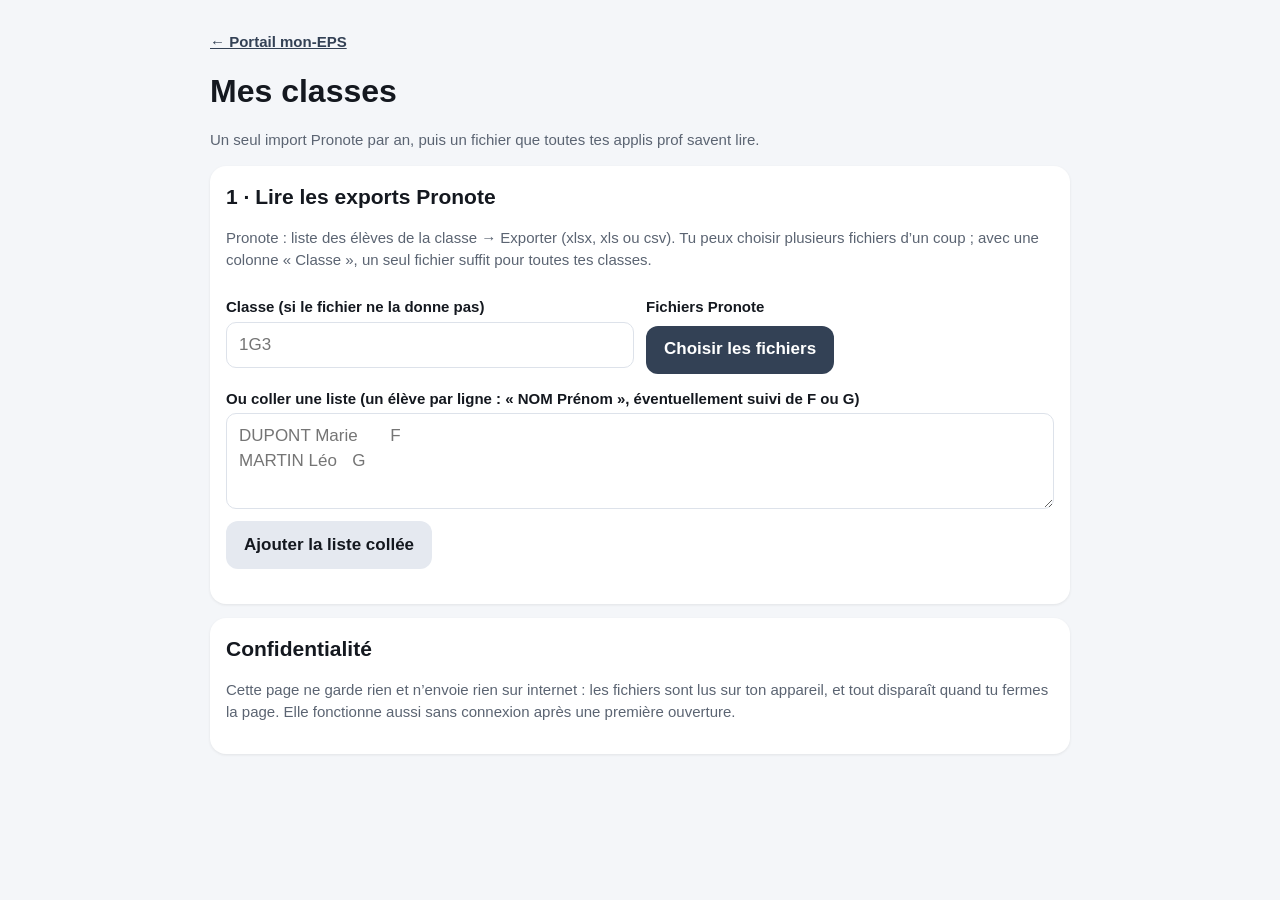
==== mes-classes/index.html @ d24e0ad7 "Portail : page « Mes classes » (exports Pronote → un fichier minimal, classe, élève, sexe) ; module " ====
<!doctype html>
<html lang="fr">
<head>
<meta charset="utf-8">
<meta name="viewport" content="width=device-width, initial-scale=1, viewport-fit=cover">
<meta name="theme-color" content="#334155">
<link rel="icon" href="../icon-32.png">
<link rel="apple-touch-icon" href="../icon-180.png">
<title>Mes classes</title>
<style>
:root{--fond:#f4f6f9;--carte:#fff;--texte:#14181f;--gris:#5b6472;--ligne:#dde2ea;--acc:#334155;--ok:#e7f6ec;--okb:#15803d;--av:#fff4d6;--avb:#b7791f;--err:#b91c1c}
*{box-sizing:border-box}
body{margin:0;background:var(--fond);color:var(--texte);font:17px/1.45 -apple-system,"Segoe UI",Roboto,Arial,sans-serif;padding:16px;padding-top:max(16px,env(safe-area-inset-top))}
main{max-width:860px;margin:0 auto}
h1{margin:4px 0 2px;font-size:32px}
h2{margin:0 0 8px;font-size:21px}
.carte{background:var(--carte);border-radius:16px;padding:16px;margin:14px 0;box-shadow:0 1px 3px rgba(0,0,0,.08)}
.petit{font-size:15px;color:var(--gris)}
.bt{display:inline-flex;align-items:center;gap:6px;min-height:48px;padding:0 18px;border-radius:12px;border:0;background:#e5e9f0;color:var(--texte);font:inherit;font-weight:700;cursor:pointer;margin:4px 6px 4px 0}
.bt.pri{background:var(--acc);color:#fff}.bt.danger{background:#fde8e8;color:var(--err)}.bt:disabled{opacity:.45;cursor:default}
textarea,input[type=text]{width:100%;font:inherit;padding:10px 12px;border:1px solid var(--ligne);border-radius:10px;background:#fff}
label.ch{display:block;font-weight:700;font-size:15px;margin:10px 0 4px}
.grille{display:grid;grid-template-columns:1fr 1fr;gap:12px}@media(max-width:620px){.grille{grid-template-columns:1fr}}
.cl{border:1px solid var(--ligne);border-radius:12px;padding:10px 12px;margin:8px 0}
.cl h3{margin:0;font-size:18px;display:flex;justify-content:space-between;gap:8px;align-items:center;flex-wrap:wrap}
.cl ol{margin:8px 0 0;padding-left:26px;font-size:15px;columns:2}@media(max-width:620px){.cl ol{columns:1}}
.badge{display:inline-block;font-size:13px;font-weight:700;padding:2px 8px;border-radius:999px;background:#eef1f5;color:var(--gris);margin-left:4px}
.note{border-left:4px solid var(--avb);background:var(--av);padding:10px 12px;border-radius:10px;font-size:15px}
.okm{border-left:4px solid var(--okb);background:var(--ok);padding:10px 12px;border-radius:10px;font-size:15px}
a{color:var(--acc);font-weight:700}
</style>
</head>
<body>
<main>
<p class="petit"><a href="../">← Portail mon-EPS</a></p>
<h1>Mes classes</h1>
<p class="petit">Un seul import Pronote par an, puis un fichier que toutes tes applis prof savent lire.</p>

<section class="carte">
  <h2>1 · Lire les exports Pronote</h2>
  <p class="petit">Pronote : liste des élèves de la classe → Exporter (xlsx, xls ou csv). Tu peux choisir plusieurs fichiers d’un coup ; avec une colonne « Classe », un seul fichier suffit pour toutes tes classes.</p>
  <div class="grille">
    <div><label class="ch" for="classe">Classe (si le fichier ne la donne pas)</label><input id="classe" type="text" placeholder="1G3" autocomplete="off"></div>
    <div><label class="ch">Fichiers Pronote</label><label class="bt pri" for="fic">Choisir les fichiers</label><input id="fic" type="file" accept=".xlsx,.xls,.csv,.ods,.txt" multiple hidden></div>
  </div>
  <label class="ch" for="txt">Ou coller une liste (un élève par ligne : « NOM Prénom », éventuellement suivi de F ou G)</label>
  <textarea id="txt" rows="3" placeholder="DUPONT Marie&#9;F&#10;MARTIN Léo&#9;G"></textarea>
  <button class="bt" type="button" id="coller">Ajouter la liste collée</button>
  <p id="msg" class="petit" role="status"></p>
</section>

<section class="carte" id="res" hidden>
  <h2>2 · Vérifier</h2>
  <div id="liste"></div>
</section>

<section class="carte" id="exp" hidden>
  <h2>3 · Enregistrer le fichier</h2>
  <p>Le fichier ne garde que <b>la classe, le nom, le prénom et le sexe</b>. Rien d’autre de l’export Pronote (date de naissance, numéro, adresse, régime…) n’est conservé.</p>
  <button class="bt pri" type="button" id="dl">Télécharger « Mes classes »</button>
  <div class="note" style="margin-top:10px"><b>Ce fichier contient des noms d’élèves.</b> Range-le uniquement dans ton Nuage apps.education : pas en pièce jointe d’un mail personnel, pas dans un Drive ou une clé personnels. Supprime-le en fin d’année, une fois les notes reportées dans Pronote.</div>
  <h2 style="margin-top:16px">4 · L’importer dans chaque appli prof</h2>
  <p class="petit">Dans chaque appli prof (tennis de table, badminton, gymnastique, demi-fond, cross training) : onglet <b>Classes</b> → « Choisir le fichier Pronote » → ce fichier. Toutes les classes arrivent d’un coup. À faire une fois par appli et par an.</p>
</section>

<section class="carte">
  <h2>Confidentialité</h2>
  <p class="petit">Cette page ne garde rien et n’envoie rien sur internet : les fichiers sont lus sur ton appareil, et tout disparaît quand tu fermes la page. Elle fonctionne aussi sans connexion après une première ouverture.</p>
</section>
</main>
<script>
'use strict';
/* ---- Lecture des listes : même logique que les applis prof (« Prénom NOM », particules, colonnes Pronote) ---- */
const norm=s=>String(s||'').normalize('NFD').replace(/[̀-ͯ]/g,'').toLowerCase().replace(/[^a-z0-9]+/g,' ').trim();
const esc=s=>String(s==null?'':s).replace(/[&<>"']/g,c=>({'&':'&amp;','<':'&lt;','>':'&gt;','"':'&quot;',"'":'&#39;'}[c]));
function partsNom(t){
  const w=String(t||'').replace(/\s+/g,' ').trim().split(' ').filter(Boolean);
  const maj=x=>x===x.toUpperCase()&&/[A-ZÀ-Ý]/.test(x),part=x=>/^(de|du|des|d'|d’|le|la|van|von|der|den|di|da|del|dos)$/.test(x);
  const dans=w.map(maj);
  for(let i=w.length-2;i>=0;i--)if(!dans[i]&&part(w[i])&&dans[i+1])dans[i]=true;
  return {nom:w.filter((x,i)=>dans[i]).join(' '),pre:w.filter((x,i)=>!dans[i]).join(' ')};
}
function sexeDe(v){const n=norm(v);if(!n)return '';if(/^(f|fille|feminin|femme)/.test(n))return 'F';if(/^(g|m|garcon|masculin|homme)/.test(n))return 'G';return ''}
const CLASSES={};   // classe → Map(clé → {nom,pre,sexe})
function ajouter(classe,nom,pre,sexe){
  nom=String(nom||'').replace(/\s+/g,' ').trim();pre=String(pre||'').replace(/\s+/g,' ').trim();
  if(!nom&&!pre)return false;if(/^(total|effectif)/i.test(nom+pre))return false;
  classe=String(classe||'').trim();if(!classe)return false;
  const M=CLASSES[classe]=CLASSES[classe]||new Map(),k=norm(nom)+'|'+norm(pre),old=M.get(k);
  M.set(k,{nom,pre,sexe:sexe||(old&&old.sexe)||''});return true;
}
function lireLignes(rows,classeDefaut){
  rows=rows.map(r=>(r||[]).map(c=>c==null?'':String(c).trim()));
  const hi=rows.findIndex(r=>r.some(c=>/^(é|e)l(è|e)ve|^nom\b|^nom$|pr(é|e)nom/i.test(c)));
  const H=hi>=0?rows[hi].map(c=>norm(c)):[];
  const col=re=>H.findIndex(h=>re.test(h));
  const iNom=col(/^nom( de famille)?$/),iPre=col(/^prenom/),iEl=col(/^eleve|^nom prenom|^nom et prenom|^identite/),iCl=col(/^classe/),iSx=col(/^sexe|^genre/);
  let n=0;
  rows.slice(hi+1).forEach(r=>{
    let nom='',pre='';
    if(iNom>=0&&iPre>=0&&r[iNom]){nom=r[iNom].toUpperCase();pre=r[iPre]}
    else{const t=iEl>=0?r[iEl]:(hi<0?r[0]:'');if(!t)return;const p=partsNom(t);nom=p.nom||t;pre=p.pre}
    const c=(iCl>=0&&r[iCl])||classeDefaut;
    if(ajouter(c,nom,pre,iSx>=0?sexeDe(r[iSx]):(hi<0?sexeDe(r[1]):'')))n++;
  });
  return n;
}
function chargerScript(src){return new Promise((ok,ko)=>{if(window.XLSX)return ok();const e=document.createElement('script');e.src=src;e.onload=()=>ok();e.onerror=()=>ko(new Error('Impossible de charger '+src));document.head.appendChild(e)})}
async function lireFichiers(files){
  const cd=document.getElementById('classe').value.trim(),msg=[];let total=0;
  if(files.length&&!window.XLSX)await chargerScript('xlsx.js');
  for(const f of files){
    const buf=await f.arrayBuffer();let wb;
    if(/\.(csv|txt)$/i.test(f.name)||/text|csv/.test(f.type)){
      let t;try{t=new TextDecoder('utf-8',{fatal:true}).decode(buf)}catch(e){t=new TextDecoder('windows-1252').decode(buf)}
      t=t.replace(/^﻿/,'');const l0=t.split(/\r?\n/)[0];const sep=(l0.match(/;/g)||[]).length>=(l0.match(/,/g)||[]).length?';':',';
      wb=XLSX.read(t,{type:'string',FS:sep});
    }else wb=XLSX.read(buf,{type:'array'});
    let n=0;wb.SheetNames.forEach(sn=>{n+=lireLignes(XLSX.utils.sheet_to_json(wb.Sheets[sn],{header:1,raw:false,defval:''}),cd)});
    total+=n;msg.push(f.name+' : '+(n?n+' élève'+(n>1?'s':''):'aucun élève lu (colonne « Classe » absente ? écris la classe puis recommence)'));
  }
  return {total,msg};
}
function afficher(){
  const C=Object.keys(CLASSES).filter(c=>CLASSES[c].size).sort((a,b)=>a.localeCompare(b,'fr',{numeric:true}));
  document.getElementById('res').hidden=document.getElementById('exp').hidden=!C.length;
  document.getElementById('liste').innerHTML=C.map(c=>{const L=[...CLASSES[c].values()].sort((a,b)=>(a.nom+' '+a.pre).localeCompare(b.nom+' '+b.pre,'fr'));
    const f=L.filter(x=>x.sexe==='F').length,g=L.filter(x=>x.sexe==='G').length,sans=L.length-f-g;
    return `<div class="cl"><h3><span>${esc(c)} <span class="badge">${L.length} élèves</span>${f||g?`<span class="badge">${f} F · ${g} G</span>`:''}${sans&&(f||g)?`<span class="badge">${sans} sans sexe</span>`:''}</span><button class="bt danger" type="button" data-suppr="${esc(c)}">Retirer</button></h3>
      <details><summary class="petit">Voir la liste</summary><ol>${L.map(x=>`<li>${esc(x.nom)} ${esc(x.pre)}${x.sexe?' <span class="petit">· '+x.sexe+'</span>':''}</li>`).join('')}</ol></details></div>`}).join('')+
    (C.length?`<p class="petit">${C.length} classe${C.length>1?'s':''}, ${C.reduce((s,c)=>s+CLASSES[c].size,0)} élèves. Sans colonne « Sexe » dans l’export, le sexe reste vide : seule l’appli de demi-fond s’en sert (barèmes), et l’élève peut le donner dans son appli.</p>`:'');
}
function anneeScolaire(){const d=new Date(),y=d.getFullYear()-(d.getMonth()<7?1:0);return y+'-'+(y+1)}
function telecharger(){
  /* Colonne « Élève » au format Pronote (« NOM Prénom ») : les applis prof la lisent exactement comme un export Pronote. */
  const lignes=[['Classe','Élève','Sexe']];
  Object.keys(CLASSES).sort((a,b)=>a.localeCompare(b,'fr',{numeric:true})).forEach(c=>[...CLASSES[c].values()].sort((a,b)=>(a.nom+' '+a.pre).localeCompare(b.nom+' '+b.pre,'fr')).forEach(x=>lignes.push([c,(x.nom+' '+x.pre).trim(),x.sexe])));
  const csv='﻿'+lignes.map(l=>l.map(v=>/[;"\n]/.test(v)?'"'+v.replace(/"/g,'""')+'"':v).join(';')).join('\r\n');
  const a=document.createElement('a');a.href=URL.createObjectURL(new Blob([csv],{type:'text/csv;charset=utf-8'}));a.download='mes-classes-'+anneeScolaire()+'.csv';
  document.body.appendChild(a);a.click();setTimeout(()=>{URL.revokeObjectURL(a.href);a.remove()},1000);
}
const m=document.getElementById('msg');
document.getElementById('fic').onchange=async e=>{const files=[...e.target.files];e.target.value='';if(!files.length)return;
  m.textContent='Lecture…';try{const r=await lireFichiers(files);m.innerHTML=r.msg.map(esc).join('<br>')}catch(err){m.textContent='Fichier illisible : '+err.message}afficher()};
document.getElementById('coller').onclick=()=>{const t=document.getElementById('txt').value.trim(),cd=document.getElementById('classe').value.trim();
  if(!t)return;if(!cd){m.textContent='Écris d’abord le nom de la classe.';return}
  const n=lireLignes(t.split(/\r?\n/).map(l=>l.split(/\t|;/)),cd);m.textContent=n+' élève'+(n>1?'s':'')+' ajouté'+(n>1?'s':'')+' en '+cd+'.';document.getElementById('txt').value='';afficher()};
document.getElementById('liste').onclick=e=>{const b=e.target.closest('[data-suppr]');if(!b)return;delete CLASSES[b.dataset.suppr];afficher()};
document.getElementById('dl').onclick=telecharger;
</script>
</body>
</html>
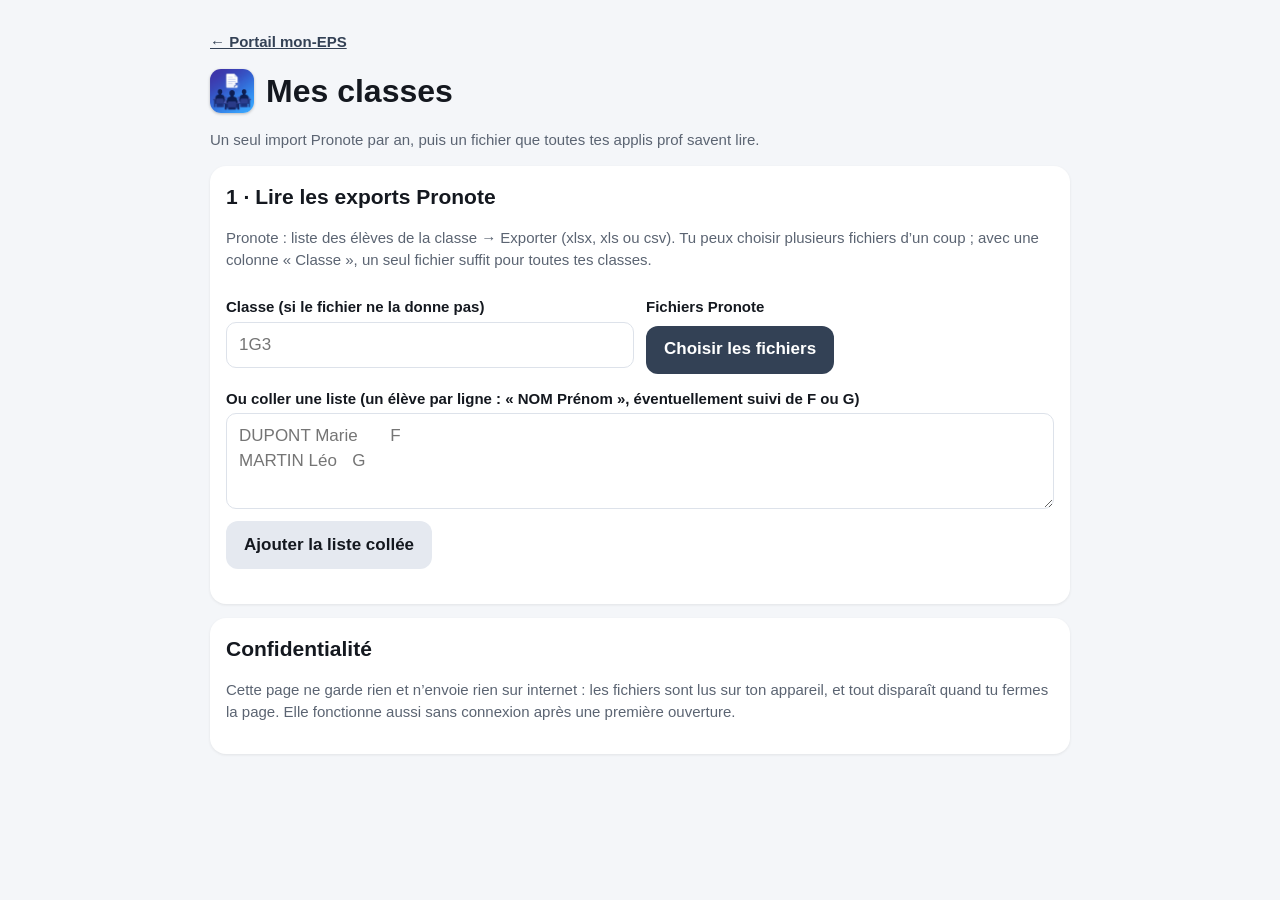
==== commit eb377330: "Icônes de Mes classes (bleue) et du Relevé de notes (verte) : portail, onglet, écran d'accueil Co-Au" ====
--- a/mes-classes/index.html
+++ b/mes-classes/index.html
@@ -4,8 +4,9 @@
 <meta charset="utf-8">
 <meta name="viewport" content="width=device-width, initial-scale=1, viewport-fit=cover">
 <meta name="theme-color" content="#334155">
-<link rel="icon" href="../icon-32.png">
-<link rel="apple-touch-icon" href="../icon-180.png">
+<link rel="icon" type="image/png" sizes="32x32" href="icon-32.png">
+<link rel="icon" type="image/png" sizes="192x192" href="icon-192.png">
+<link rel="apple-touch-icon" href="icon-180.png">
 <title>Mes classes</title>
 <style>
 :root{--fond:#f4f6f9;--carte:#fff;--texte:#14181f;--gris:#5b6472;--ligne:#dde2ea;--acc:#334155;--ok:#e7f6ec;--okb:#15803d;--av:#fff4d6;--avb:#b7791f;--err:#b91c1c}
@@ -33,7 +34,7 @@
 <body>
 <main>
 <p class="petit"><a href="../">← Portail mon-EPS</a></p>
-<h1>Mes classes</h1>
+<h1 style="display:flex;align-items:center;gap:12px"><img src="icon-192.png" alt="" width="44" height="44" style="border-radius:11px;box-shadow:0 1px 3px rgba(0,0,0,.25)">Mes classes</h1>
 <p class="petit">Un seul import Pronote par an, puis un fichier que toutes tes applis prof savent lire.</p>
 
 <section class="carte">
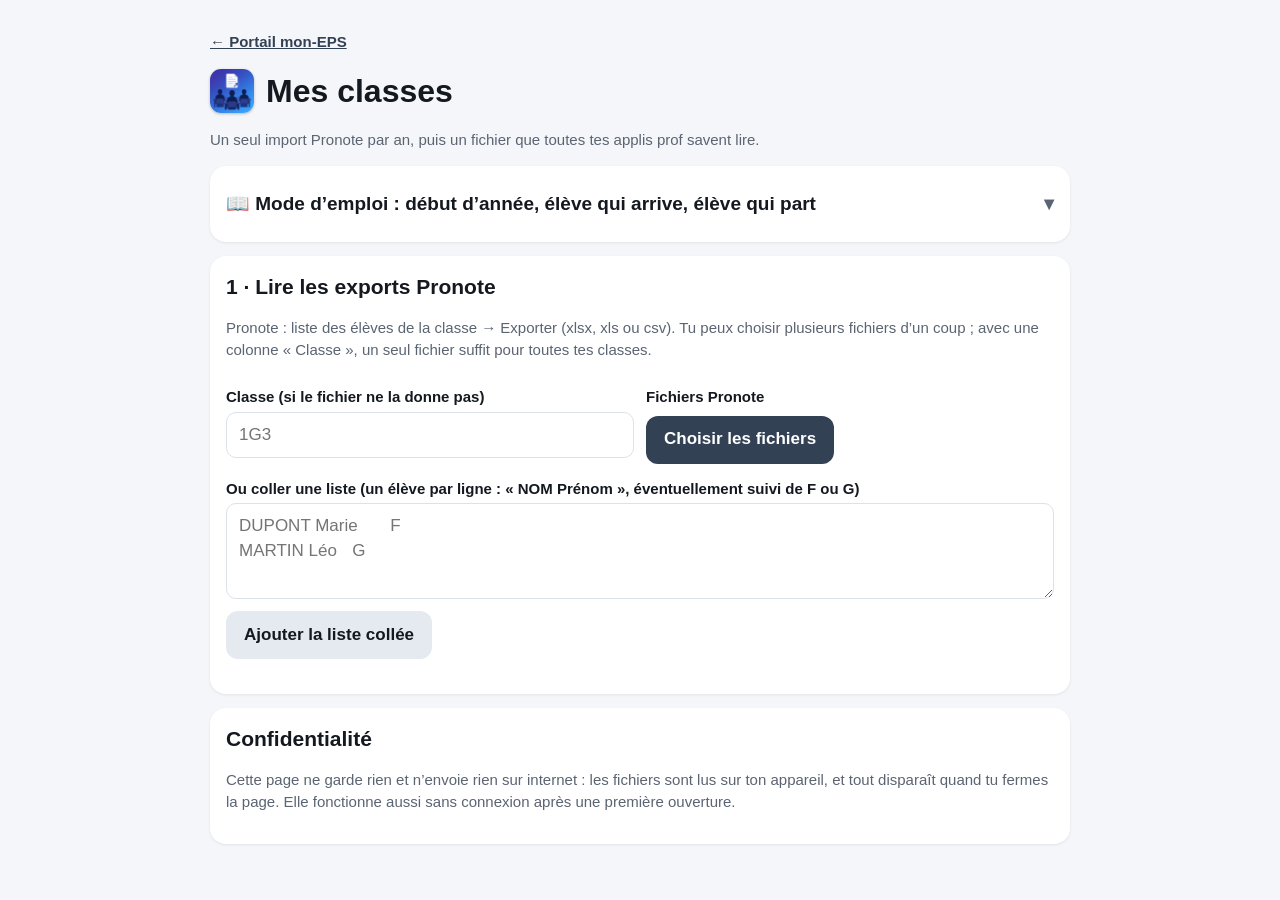
==== commit 39534257: "Mes classes : mode d'emploi (début d'année, élève qui arrive, élève qui part) dans la page + PDF Co-" ====
--- a/mes-classes/index.html
+++ b/mes-classes/index.html
@@ -29,6 +29,20 @@
 .note{border-left:4px solid var(--avb);background:var(--av);padding:10px 12px;border-radius:10px;font-size:15px}
 .okm{border-left:4px solid var(--okb);background:var(--ok);padding:10px 12px;border-radius:10px;font-size:15px}
 a{color:var(--acc);font-weight:700}
+.me{font-size:16px;line-height:1.45}
+.me-t{display:flex;align-items:center;gap:10px;font-size:20px;margin:22px 0 8px;color:#14181f}
+.me-t:first-child{margin-top:4px}
+.me-n{display:inline-flex;align-items:center;justify-content:center;width:32px;height:32px;border-radius:9px;background:#334155;color:#fff;font-size:17px;flex:none}
+.me-etapes{margin:0;padding-left:26px}.me-etapes>li{margin:7px 0;padding-left:4px}
+.me-etapes>li::marker{font-weight:800;color:#334155}
+.me-p{display:block;color:#5b6472;font-size:14.5px;margin-top:2px}
+.me-tab{border-collapse:collapse;margin:8px 0 2px;font-size:14.5px;width:100%}
+.me-tab th,.me-tab td{border:1px solid #dde2ea;padding:6px 8px;text-align:left;vertical-align:top}.me-tab th{background:#eef1f5}
+.me-att,.me-info{border-radius:10px;padding:10px 12px;margin:10px 0;font-size:14.5px}
+.me-att{border-left:4px solid #b7791f;background:#fff4d6}.me-info{border-left:4px solid #3b4fc4;background:#eaf0ff}
+.me-pieges{margin:0;padding-left:22px}.me-pieges li{margin:6px 0}
+.me code{background:#eef1f5;padding:1px 5px;border-radius:5px;font-size:.92em}
+details.mode>summary{cursor:pointer;font-weight:800;font-size:19px;list-style:none;display:flex;align-items:center;gap:8px;min-height:44px}details.mode>summary::-webkit-details-marker{display:none}details.mode>summary::after{content:"▾";margin-left:auto;color:var(--gris)}details.mode[open]>summary::after{content:"▴"}
 </style>
 </head>
 <body>
@@ -36,6 +50,64 @@
 <p class="petit"><a href="../">← Portail mon-EPS</a></p>
 <h1 style="display:flex;align-items:center;gap:12px"><img src="icon-192.png" alt="" width="44" height="44" style="border-radius:11px;box-shadow:0 1px 3px rgba(0,0,0,.25)">Mes classes</h1>
 <p class="petit">Un seul import Pronote par an, puis un fichier que toutes tes applis prof savent lire.</p>
+
+<section class="carte"><details class="mode" id="mode"><summary>📖 Mode d’emploi : début d’année, élève qui arrive, élève qui part</summary>
+<p style="margin:6px 0 4px"><a class="bt" href="mode-emploi-listes-de-classes.pdf" download>⬇︎ Télécharger le mode d’emploi (PDF)</a></p>
+<div class="me">
+<h3 class="me-t"><span class="me-n">A</span> En début d’année : une seule fois</h3>
+<ol class="me-etapes">
+  <li><b>Dans Pronote</b> (sur ordinateur de préférence) : affiche la liste des élèves de tes classes, puis exporte-la en <b>xlsx, xls ou csv</b>.
+    <span class="me-p">Avec une colonne « Classe », un seul export suffit pour toutes tes classes. Sinon, un export par classe.</span></li>
+  <li><b>Portail mon-EPS → Coordo &amp; évaluation → Classes et notes → « Mes classes »</b>.
+    <span class="me-p">« Choisir les fichiers » : tu peux en prendre plusieurs d’un coup. Si un fichier n’a pas de colonne « Classe », écris d’abord le nom de la classe (ex. 1G3). Vérifie le tableau.</span></li>
+  <li><b>« Télécharger « Mes classes » »</b> : tu obtiens <code>mes-classes-2026-2027.csv</code>.
+    <span class="me-p">Il ne garde que la classe, le nom, le prénom et le sexe.</span></li>
+  <li><b>Range ce fichier dans ton Nuage apps.education</b>, et nulle part ailleurs : pas de mail perso, pas de Drive ni de clé perso.
+    <span class="me-p">Sur l’iPad, il doit être accessible depuis l’app Fichiers (app Nuage ou « Sur mon iPad »).</span></li>
+  <li><b>Dans chaque appli prof</b> : « Choisir le fichier Pronote » → ce fichier. Toutes les classes arrivent d’un coup.
+    <table class="me-tab">
+      <tr><th>Appli</th><th>Où</th></tr>
+      <tr><td>Tennis de table · Badminton · Cross training</td><td>onglet <b>Classes</b></td></tr>
+      <tr><td>Demi-fond</td><td>onglet <b>Classes</b> · vérifie le cycle (Seconde ou Terminale ; par défaut, une classe « T… » est en Terminale)</td></tr>
+      <tr><td>Gymnastique</td><td>onglet <b>Réglages</b></td></tr>
+    </table></li>
+  <li><b>Pour chaque classe : « QR de démarrage »</b> (gym : « QR de la classe »), à faire scanner par les groupes sur les tablettes élèves.</li>
+</ol>
+<div class="me-att"><b>⚠️ Sur l’iPad, chaque icône de l’écran d’accueil a sa propre mémoire.</b> Fais l’import dans l’appli telle que tu l’ouvres en cours (l’icône), pas dans Safari : une liste importée dans Safari n’apparaît pas dans l’icône, et inversement.</div>
+<div class="me-info"><b>Nouvelle année ?</b> Si l’appli affiche « Archiver l’année et repartir à zéro », fais-le <b>avant</b> d’importer les nouvelles classes : la sauvegarde est téléchargée (protège-la par un mot de passe), puis l’appli est vidée.</div>
+
+<h3 class="me-t me-saut"><span class="me-n">B</span> Un élève arrive en cours d’année</h3>
+<ol class="me-etapes">
+  <li>Dans l’appli prof, onglet <b>Classes</b> (gym : <b>Réglages</b>) : écris le nom de la classe <b>exactement comme dans l’appli</b> (ex. 1G3).</li>
+  <li>Dans « Ou coller la liste », écris l’élève : <b>NOM Prénom</b> (ex. <code>DUPONT Marie</code>). Plusieurs élèves : un par ligne.</li>
+  <li>« Importer la liste collée » → l’appli voit que la classe existe déjà → touche <b>« Ajouter ces élèves »</b>.
+    <span class="me-p">Un message confirme : « 1G3 : +1 (Marie DUPONT) → 33 élèves ».</span></li>
+  <li><b>Refais scanner le QR de démarrage</b> de cette classe aux groupes, sinon le nouvel élève n’apparaît pas sur les tablettes.</li>
+  <li>Recommence dans <b>chaque appli</b> qui suit cette classe.</li>
+</ol>
+
+<h3 class="me-t"><span class="me-n">C</span> Un élève quitte la classe, ou beaucoup de changements</h3>
+<ol class="me-etapes">
+  <li>Réexporte la classe <b>complète</b> depuis Pronote.</li>
+  <li>Importe ce fichier dans l’appli → <b>« Remplacer la liste »</b>.
+    <span class="me-p">Un élève absent du nouveau fichier garde ses résultats, mais apparaît « Hors liste ».</span></li>
+  <li>Refais scanner le QR de démarrage.</li>
+</ol>
+
+<h3 class="me-t"><span class="me-n">!</span> Les pièges</h3>
+<ul class="me-pieges">
+  <li><b>Ne touche jamais « Remplacer la liste » après avoir collé un seul nom</b> : la classe ne contiendrait plus que cet élève. Pour un ajout : toujours « Ajouter ces élèves ».</li>
+  <li><b>Le nom de la classe doit être identique</b> : « 1G3 » et « 1 G3 » font deux classes différentes.</li>
+  <li><b>« Annuler »</b> ne change rien : en cas de doute, annule.</li>
+</ul>
+
+<h3 class="me-t"><span class="me-n">✓</span> En fin d’année</h3>
+<ul class="me-pieges">
+  <li>Notes : portail → « Relevé de notes » → reporte-les dans Pronote.</li>
+  <li>Puis <b>supprime le fichier « Mes classes »</b> de ton Nuage.</li>
+</ul>
+</div>
+</details></section>
 
 <section class="carte">
   <h2>1 · Lire les exports Pronote</h2>
@@ -61,7 +133,7 @@
   <button class="bt pri" type="button" id="dl">Télécharger « Mes classes »</button>
   <div class="note" style="margin-top:10px"><b>Ce fichier contient des noms d’élèves.</b> Range-le uniquement dans ton Nuage apps.education : pas en pièce jointe d’un mail personnel, pas dans un Drive ou une clé personnels. Supprime-le en fin d’année, une fois les notes reportées dans Pronote.</div>
   <h2 style="margin-top:16px">4 · L’importer dans chaque appli prof</h2>
-  <p class="petit">Dans chaque appli prof (tennis de table, badminton, gymnastique, demi-fond, cross training) : onglet <b>Classes</b> → « Choisir le fichier Pronote » → ce fichier. Toutes les classes arrivent d’un coup. À faire une fois par appli et par an.</p>
+  <p class="petit">Dans chaque appli prof : onglet <b>Classes</b> (gymnastique : onglet <b>Réglages</b>) → « Choisir le fichier Pronote » → ce fichier. Toutes les classes arrivent d’un coup. À faire une fois par appli et par an. Élève arrivé en cours d’année : voir le <a href="#mode" onclick="document.getElementById('mode').open=true">mode d’emploi</a>, partie B.</p>
 </section>
 
 <section class="carte">
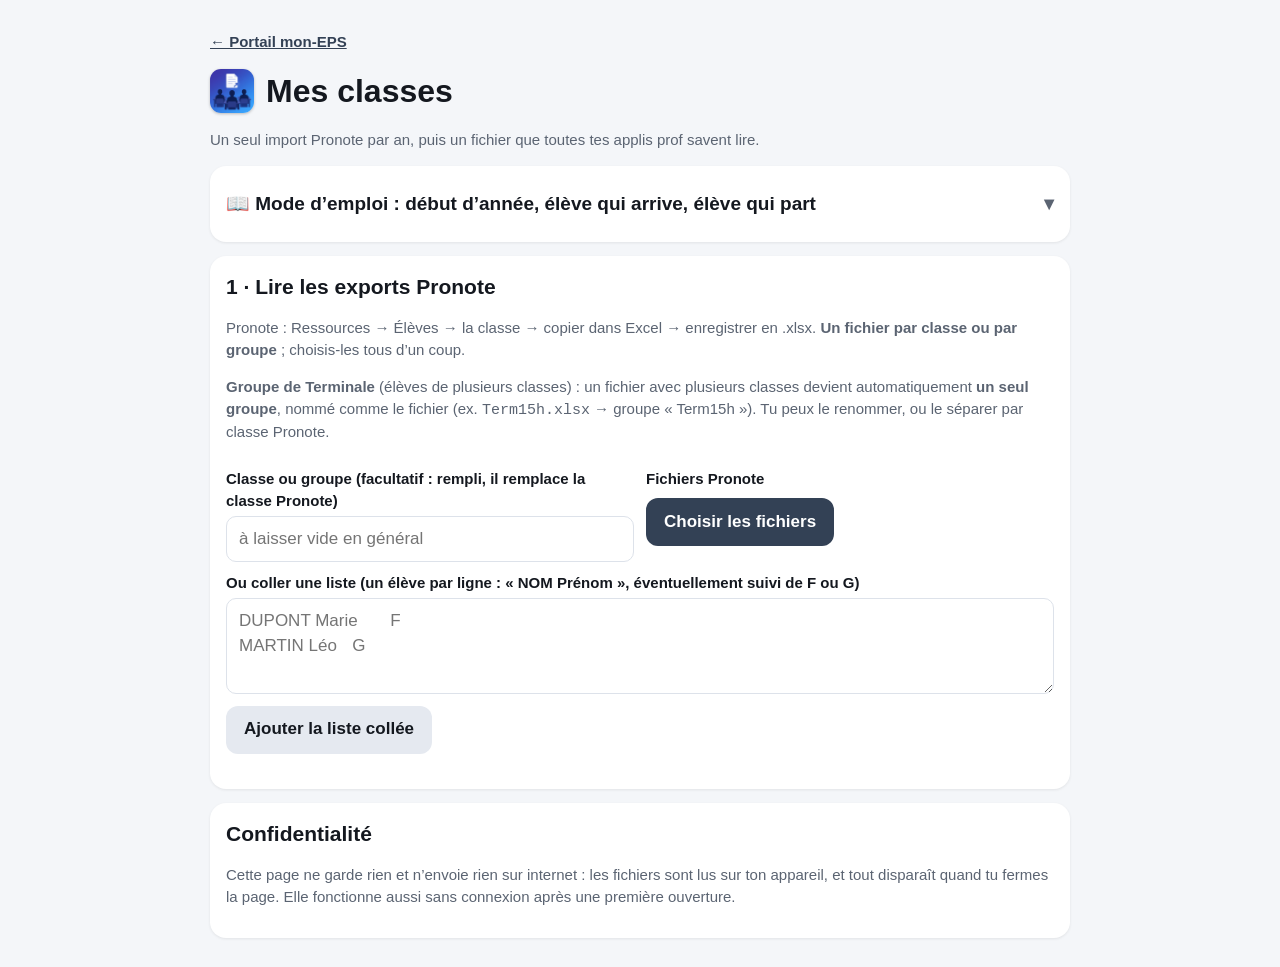
==== commit 5236f149: "Groupes de Terminale : un fichier aux élèves de plusieurs classes devient un seul groupe (Mes classe" ====
--- a/mes-classes/index.html
+++ b/mes-classes/index.html
@@ -25,6 +25,7 @@
 .cl{border:1px solid var(--ligne);border-radius:12px;padding:10px 12px;margin:8px 0}
 .cl h3{margin:0;font-size:18px;display:flex;justify-content:space-between;gap:8px;align-items:center;flex-wrap:wrap}
 .cl ol{margin:8px 0 0;padding-left:26px;font-size:15px;columns:2}@media(max-width:620px){.cl ol{columns:1}}
+.grp{margin:8px 0 2px;display:flex;flex-direction:column;gap:6px}.grp .rangee{display:flex;flex-wrap:wrap;gap:6px;align-items:center}.grp .nvnom{width:auto;flex:1 1 140px;min-height:44px}.grp .bt{margin:0}
 .badge{display:inline-block;font-size:13px;font-weight:700;padding:2px 8px;border-radius:999px;background:#eef1f5;color:var(--gris);margin-left:4px}
 .note{border-left:4px solid var(--avb);background:var(--av);padding:10px 12px;border-radius:10px;font-size:15px}
 .okm{border-left:4px solid var(--okb);background:var(--ok);padding:10px 12px;border-radius:10px;font-size:15px}
@@ -56,10 +57,12 @@
 <div class="me">
 <h3 class="me-t"><span class="me-n">A</span> En début d’année : une seule fois</h3>
 <ol class="me-etapes">
-  <li><b>Dans Pronote</b> (sur ordinateur de préférence) : affiche la liste des élèves de tes classes, puis exporte-la en <b>xlsx, xls ou csv</b>.
-    <span class="me-p">Avec une colonne « Classe », un seul export suffit pour toutes tes classes. Sinon, un export par classe.</span></li>
+  <li><b>Dans Pronote : Ressources → Élèves</b>, puis choisis la classe (ex. 2de 8). Copie la liste et colle-la dans Excel, puis enregistre-la en <b>.xlsx</b> (ex. <code>Seconde_8.xlsx</code>). Recommence pour chaque classe.
+    <span class="me-p">Ce chemin donne la colonne <b>Sexe</b>, indispensable pour les barèmes filles/garçons, et la colonne <b>Classe</b> : le nom de la classe dans les applis est celui de Pronote (ex. 2GT08), pas le nom du fichier. Si un « prénom d’usage » est rempli, c’est lui qui est gardé. Autre possibilité : un seul classeur Excel avec un onglet par classe.</span></li>
   <li><b>Portail mon-EPS → Coordo &amp; évaluation → Classes et notes → « Mes classes »</b>.
-    <span class="me-p">« Choisir les fichiers » : tu peux en prendre plusieurs d’un coup. Si un fichier n’a pas de colonne « Classe », écris d’abord le nom de la classe (ex. 1G3). Vérifie le tableau.</span></li>
+    <span class="me-p">« Choisir les fichiers » : <b>sélectionne tous tes fichiers d’un coup</b> (un par classe ou par groupe). Vérifie le tableau : chaque classe, son nombre d’élèves, filles et garçons.</span></li>
+  <li><b>Groupes de Terminale</b> (élèves venant de plusieurs classes) : un fichier par groupe, nommé comme tu veux voir le groupe (ex. <code>Term15h.xlsx</code>). Le fichier contient plusieurs classes Pronote : la page en fait <b>un seul groupe « Term15h »</b>.
+    <span class="me-p">Dans « Vérifier », le groupe affiche les classes d’origine (ex. TG04, TG05, TG06, TSTMG3). « Renommer » change son nom ; « Séparer par classe Pronote » annule le regroupement. Commence le nom par T (Term…) : le demi-fond et le cross training règlent alors le niveau Terminale tout seuls.</span></li>
   <li><b>« Télécharger « Mes classes » »</b> : tu obtiens <code>mes-classes-2026-2027.csv</code>.
     <span class="me-p">Il ne garde que la classe, le nom, le prénom et le sexe.</span></li>
   <li><b>Range ce fichier dans ton Nuage apps.education</b>, et nulle part ailleurs : pas de mail perso, pas de Drive ni de clé perso.
@@ -78,10 +81,10 @@
 
 <h3 class="me-t me-saut"><span class="me-n">B</span> Un élève arrive en cours d’année</h3>
 <ol class="me-etapes">
-  <li>Dans l’appli prof, onglet <b>Classes</b> (gym : <b>Réglages</b>) : écris le nom de la classe <b>exactement comme dans l’appli</b> (ex. 1G3).</li>
+  <li>Dans l’appli prof, onglet <b>Classes</b> (gym : <b>Réglages</b>) : écris le nom de la classe ou du groupe <b>exactement comme dans l’appli</b> (ex. 2GT08 ou Term15h).</li>
   <li>Dans « Ou coller la liste », écris l’élève : <b>NOM Prénom</b> (ex. <code>DUPONT Marie</code>). Plusieurs élèves : un par ligne.</li>
   <li>« Importer la liste collée » → l’appli voit que la classe existe déjà → touche <b>« Ajouter ces élèves »</b>.
-    <span class="me-p">Un message confirme : « 1G3 : +1 (Marie DUPONT) → 33 élèves ».</span></li>
+    <span class="me-p">Un message confirme : « 2GT08 : +1 (Marie DUPONT) → 36 élèves ».</span></li>
   <li><b>Refais scanner le QR de démarrage</b> de cette classe aux groupes, sinon le nouvel élève n’apparaît pas sur les tablettes.</li>
   <li>Recommence dans <b>chaque appli</b> qui suit cette classe.</li>
 </ol>
@@ -97,7 +100,7 @@
 <h3 class="me-t"><span class="me-n">!</span> Les pièges</h3>
 <ul class="me-pieges">
   <li><b>Ne touche jamais « Remplacer la liste » après avoir collé un seul nom</b> : la classe ne contiendrait plus que cet élève. Pour un ajout : toujours « Ajouter ces élèves ».</li>
-  <li><b>Le nom de la classe doit être identique</b> : « 1G3 » et « 1 G3 » font deux classes différentes.</li>
+  <li><b>Le nom de la classe doit être identique</b> : « 2GT08 » et « 2GT8 », ou « Term15h » et « Term 15h », font deux classes différentes.</li>
   <li><b>« Annuler »</b> ne change rien : en cas de doute, annule.</li>
 </ul>
 
@@ -111,9 +114,10 @@
 
 <section class="carte">
   <h2>1 · Lire les exports Pronote</h2>
-  <p class="petit">Pronote : liste des élèves de la classe → Exporter (xlsx, xls ou csv). Tu peux choisir plusieurs fichiers d’un coup ; avec une colonne « Classe », un seul fichier suffit pour toutes tes classes.</p>
+  <p class="petit">Pronote : Ressources → Élèves → la classe → copier dans Excel → enregistrer en .xlsx. <b>Un fichier par classe ou par groupe</b> ; choisis-les tous d’un coup.</p>
+  <p class="petit"><b>Groupe de Terminale</b> (élèves de plusieurs classes) : un fichier avec plusieurs classes devient automatiquement <b>un seul groupe</b>, nommé comme le fichier (ex. <code>Term15h.xlsx</code> → groupe « Term15h »). Tu peux le renommer, ou le séparer par classe Pronote.</p>
   <div class="grille">
-    <div><label class="ch" for="classe">Classe (si le fichier ne la donne pas)</label><input id="classe" type="text" placeholder="1G3" autocomplete="off"></div>
+    <div><label class="ch" for="classe">Classe ou groupe (facultatif : rempli, il remplace la classe Pronote)</label><input id="classe" type="text" placeholder="à laisser vide en général" autocomplete="off"></div>
     <div><label class="ch">Fichiers Pronote</label><label class="bt pri" for="fic">Choisir les fichiers</label><input id="fic" type="file" accept=".xlsx,.xls,.csv,.ods,.txt" multiple hidden></div>
   </div>
   <label class="ch" for="txt">Ou coller une liste (un élève par ligne : « NOM Prénom », éventuellement suivi de F ou G)</label>
@@ -154,30 +158,32 @@
   return {nom:w.filter((x,i)=>dans[i]).join(' '),pre:w.filter((x,i)=>!dans[i]).join(' ')};
 }
 function sexeDe(v){const n=norm(v);if(!n)return '';if(/^(f|fille|feminin|femme)/.test(n))return 'F';if(/^(g|m|garcon|masculin|homme)/.test(n))return 'G';return ''}
-const CLASSES={};   // classe → Map(clé → {nom,pre,sexe})
-function ajouter(classe,nom,pre,sexe){
+const CLASSES={};   // classe → Map(clé → {nom,pre,sexe,orig})
+const GRP={};       // groupes formés d'élèves de plusieurs classes Pronote (orig = classe Pronote)
+function ajouter(classe,nom,pre,sexe,orig){
   nom=String(nom||'').replace(/\s+/g,' ').trim();pre=String(pre||'').replace(/\s+/g,' ').trim();
   if(!nom&&!pre)return false;if(/^(total|effectif)/i.test(nom+pre))return false;
   classe=String(classe||'').trim();if(!classe)return false;
   const M=CLASSES[classe]=CLASSES[classe]||new Map(),k=norm(nom)+'|'+norm(pre),old=M.get(k);
-  M.set(k,{nom,pre,sexe:sexe||(old&&old.sexe)||''});return true;
-}
-function lireLignes(rows,classeDefaut){
+  M.set(k,{nom,pre,sexe:sexe||(old&&old.sexe)||'',orig:orig||(old&&old.orig)||classe});return true;
+}
+function lireRecs(rows){
+  const out=[];
   rows=rows.map(r=>(r||[]).map(c=>c==null?'':String(c).trim()));
   const hi=rows.findIndex(r=>r.some(c=>/^(é|e)l(è|e)ve|^nom\b|^nom$|pr(é|e)nom/i.test(c)));
   const H=hi>=0?rows[hi].map(c=>norm(c)):[];
   const col=re=>H.findIndex(h=>re.test(h));
-  const iNom=col(/^nom( de famille)?$/),iPre=col(/^prenom/),iEl=col(/^eleve|^nom prenom|^nom et prenom|^identite/),iCl=col(/^classe/),iSx=col(/^sexe|^genre/);
-  let n=0;
+  const iNom=col(/^nom( de famille)?$/),iPre=col(/^prenom/),iEl=col(/^eleve|^nom prenom|^nom et prenom|^identite/),iCl=col(/^classe/),iSx=col(/^sexe|^genre/),iUs=col(/^prenom d\s?usage/);
   rows.slice(hi+1).forEach(r=>{
     let nom='',pre='';
-    if(iNom>=0&&iPre>=0&&r[iNom]){nom=r[iNom].toUpperCase();pre=r[iPre]}
+    if(hi>=0&&r.map(norm).join('|')===H.join('|'))return; /* en-tête répété (classes collées à la suite) */
+    if(iNom>=0&&iPre>=0&&r[iNom]){nom=r[iNom].toUpperCase();pre=(iUs>=0&&r[iUs])||r[iPre]}
     else{const t=iEl>=0?r[iEl]:(hi<0?r[0]:'');if(!t)return;const p=partsNom(t);nom=p.nom||t;pre=p.pre}
-    const c=(iCl>=0&&r[iCl])||classeDefaut;
-    if(ajouter(c,nom,pre,iSx>=0?sexeDe(r[iSx]):(hi<0?sexeDe(r[1]):'')))n++;
+    out.push({c:(iCl>=0&&String(r[iCl]).trim())||'',nom,pre,sexe:iSx>=0?sexeDe(r[iSx]):(hi<0?sexeDe(r[1]):'')});
   });
-  return n;
-}
+  return out;
+}
+function lireLignes(rows,classeDefaut){let n=0;lireRecs(rows).forEach(x=>{if(ajouter(classeDefaut||x.c,x.nom,x.pre,x.sexe,x.c))n++});return n}
 function chargerScript(src){return new Promise((ok,ko)=>{if(window.XLSX)return ok();const e=document.createElement('script');e.src=src;e.onload=()=>ok();e.onerror=()=>ko(new Error('Impossible de charger '+src));document.head.appendChild(e)})}
 async function lireFichiers(files){
   const cd=document.getElementById('classe').value.trim(),msg=[];let total=0;
@@ -186,11 +192,17 @@
     const buf=await f.arrayBuffer();let wb;
     if(/\.(csv|txt)$/i.test(f.name)||/text|csv/.test(f.type)){
       let t;try{t=new TextDecoder('utf-8',{fatal:true}).decode(buf)}catch(e){t=new TextDecoder('windows-1252').decode(buf)}
-      t=t.replace(/^﻿/,'');const l0=t.split(/\r?\n/)[0];const sep=(l0.match(/;/g)||[]).length>=(l0.match(/,/g)||[]).length?';':',';
+      t=t.replace(/^﻿/,'');const l0=t.split(/\r?\n/)[0];const sep=['\t',';',','].map(c=>[c,l0.split(c).length]).sort((a,b)=>b[1]-a[1])[0][0];
       wb=XLSX.read(t,{type:'string',FS:sep});
     }else wb=XLSX.read(buf,{type:'array'});
-    let n=0;wb.SheetNames.forEach(sn=>{n+=lireLignes(XLSX.utils.sheet_to_json(wb.Sheets[sn],{header:1,raw:false,defval:''}),cd)});
-    total+=n;msg.push(f.name+' : '+(n?n+' élève'+(n>1?'s':''):'aucun élève lu (colonne « Classe » absente ? écris la classe puis recommence)'));
+    const recs=[];wb.SheetNames.forEach(sn=>recs.push(...lireRecs(XLSX.utils.sheet_to_json(wb.Sheets[sn],{header:1,raw:false,defval:''}))));
+    const origs=[...new Set(recs.map(x=>x.c).filter(Boolean))].sort((a,b)=>a.localeCompare(b,'fr',{numeric:true}));
+    /* Plusieurs classes Pronote dans un même fichier = un groupe (Terminale) : nommé comme le fichier, sauf nom écrit */
+    const groupe=cd||(origs.length>1?f.name.replace(/\.[^.]+$/,'').replace(/_+/g,' ').trim():'');
+    let n=0;recs.forEach(x=>{if(ajouter(groupe||x.c,x.nom,x.pre,x.sexe,x.c))n++});
+    if(groupe&&origs.length>1)GRP[groupe]=true;
+    total+=n;msg.push(f.name+' : '+(!n?'aucun élève lu (colonne « Classe » absente ? écris la classe puis recommence)':
+      n+' élève'+(n>1?'s':'')+(groupe&&origs.length>1?' de '+origs.length+' classes ('+origs.join(', ')+') → groupe « '+groupe+' »':groupe?' → « '+groupe+' »':'')));
   }
   return {total,msg};
 }
@@ -199,9 +211,12 @@
   document.getElementById('res').hidden=document.getElementById('exp').hidden=!C.length;
   document.getElementById('liste').innerHTML=C.map(c=>{const L=[...CLASSES[c].values()].sort((a,b)=>(a.nom+' '+a.pre).localeCompare(b.nom+' '+b.pre,'fr'));
     const f=L.filter(x=>x.sexe==='F').length,g=L.filter(x=>x.sexe==='G').length,sans=L.length-f-g;
+    const og=[...new Set(L.map(x=>x.orig).filter(o=>o&&o!==c))].sort((a,b)=>a.localeCompare(b,'fr',{numeric:true}));
+    const grp=og.length?`<div class="grp"><span class="petit">Groupe : élèves de <b>${og.map(esc).join(', ')}</b></span>
+      <span class="rangee"><input type="text" class="nvnom" value="${esc(c)}" aria-label="Nom du groupe"><button class="bt" type="button" data-renom="${esc(c)}">Renommer</button><button class="bt" type="button" data-separer="${esc(c)}">Séparer par classe Pronote</button></span></div>`:'';
     return `<div class="cl"><h3><span>${esc(c)} <span class="badge">${L.length} élèves</span>${f||g?`<span class="badge">${f} F · ${g} G</span>`:''}${sans&&(f||g)?`<span class="badge">${sans} sans sexe</span>`:''}</span><button class="bt danger" type="button" data-suppr="${esc(c)}">Retirer</button></h3>
-      <details><summary class="petit">Voir la liste</summary><ol>${L.map(x=>`<li>${esc(x.nom)} ${esc(x.pre)}${x.sexe?' <span class="petit">· '+x.sexe+'</span>':''}</li>`).join('')}</ol></details></div>`}).join('')+
-    (C.length?`<p class="petit">${C.length} classe${C.length>1?'s':''}, ${C.reduce((s,c)=>s+CLASSES[c].size,0)} élèves. Sans colonne « Sexe » dans l’export, le sexe reste vide : seule l’appli de demi-fond s’en sert (barèmes), et l’élève peut le donner dans son appli.</p>`:'');
+      ${grp}<details><summary class="petit">Voir la liste</summary><ol>${L.map(x=>`<li>${esc(x.nom)} ${esc(x.pre)}${x.sexe?' <span class="petit">· '+x.sexe+'</span>':''}${og.length&&x.orig?' <span class="petit">· '+esc(x.orig)+'</span>':''}</li>`).join('')}</ol></details></div>`}).join('')+
+    (C.length?`<p class="petit">${C.length} classe${C.length>1?'s':''} ou groupe${C.length>1?'s':''}, ${C.reduce((s,c)=>s+CLASSES[c].size,0)} élèves. Sans colonne « Sexe » dans l’export, le sexe reste vide : seule l’appli de demi-fond s’en sert (barèmes), et l’élève peut le donner dans son appli.</p>`:'');
 }
 function anneeScolaire(){const d=new Date(),y=d.getFullYear()-(d.getMonth()<7?1:0);return y+'-'+(y+1)}
 function telecharger(){
@@ -218,7 +233,13 @@
 document.getElementById('coller').onclick=()=>{const t=document.getElementById('txt').value.trim(),cd=document.getElementById('classe').value.trim();
   if(!t)return;if(!cd){m.textContent='Écris d’abord le nom de la classe.';return}
   const n=lireLignes(t.split(/\r?\n/).map(l=>l.split(/\t|;/)),cd);m.textContent=n+' élève'+(n>1?'s':'')+' ajouté'+(n>1?'s':'')+' en '+cd+'.';document.getElementById('txt').value='';afficher()};
-document.getElementById('liste').onclick=e=>{const b=e.target.closest('[data-suppr]');if(!b)return;delete CLASSES[b.dataset.suppr];afficher()};
+document.getElementById('liste').onclick=e=>{
+  const b=e.target.closest('[data-suppr],[data-renom],[data-separer]');if(!b)return;
+  if(b.dataset.suppr!=null){delete CLASSES[b.dataset.suppr];delete GRP[b.dataset.suppr]}
+  else if(b.dataset.renom!=null){const c=b.dataset.renom,nv=b.closest('.grp').querySelector('.nvnom').value.trim();
+    if(!nv||nv===c)return;const M=CLASSES[c];delete CLASSES[c];delete GRP[c];M.forEach(x=>ajouter(nv,x.nom,x.pre,x.sexe,x.orig));GRP[nv]=true;m.textContent='Groupe « '+c+' » renommé « '+nv+' ».'}
+  else{const c=b.dataset.separer,M=CLASSES[c];delete CLASSES[c];delete GRP[c];M.forEach(x=>ajouter(x.orig||c,x.nom,x.pre,x.sexe,x.orig));m.textContent='Groupe « '+c+' » séparé par classe Pronote.'}
+  afficher()};
 document.getElementById('dl').onclick=telecharger;
 </script>
 </body>
